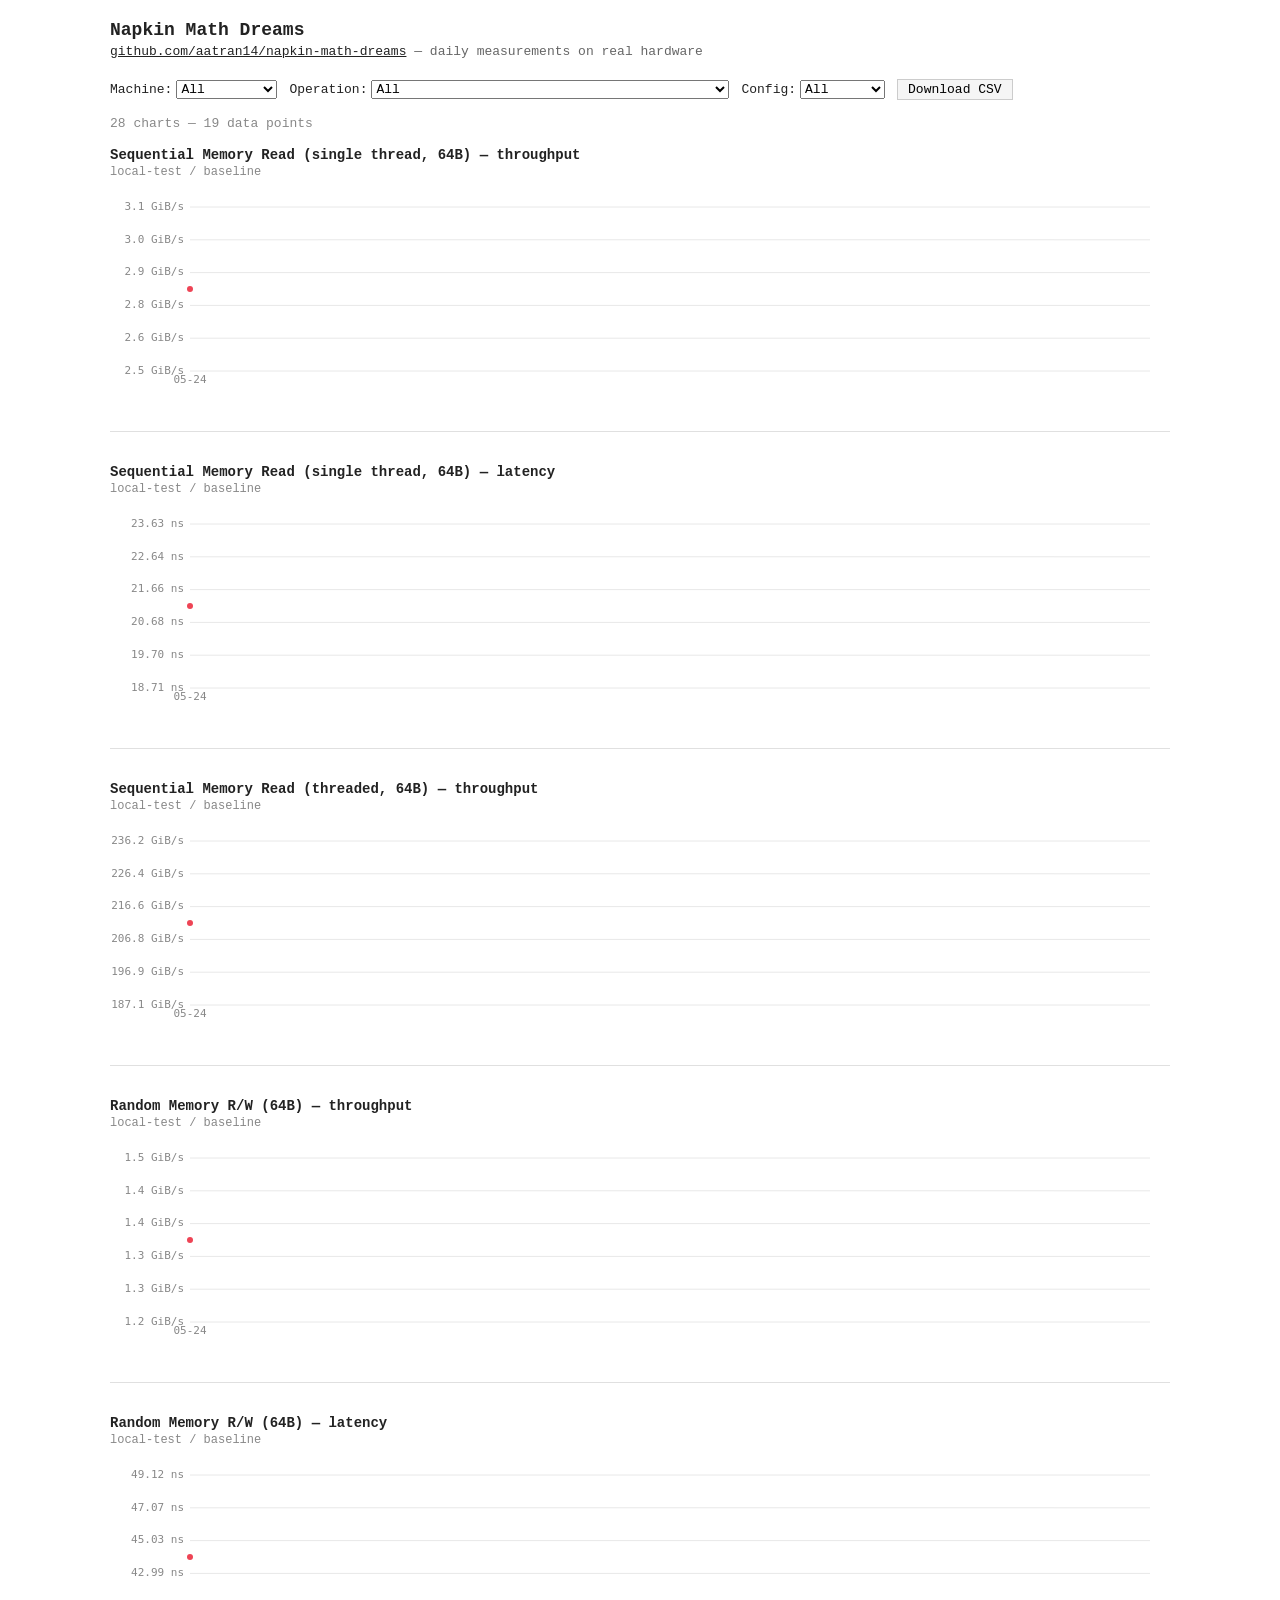
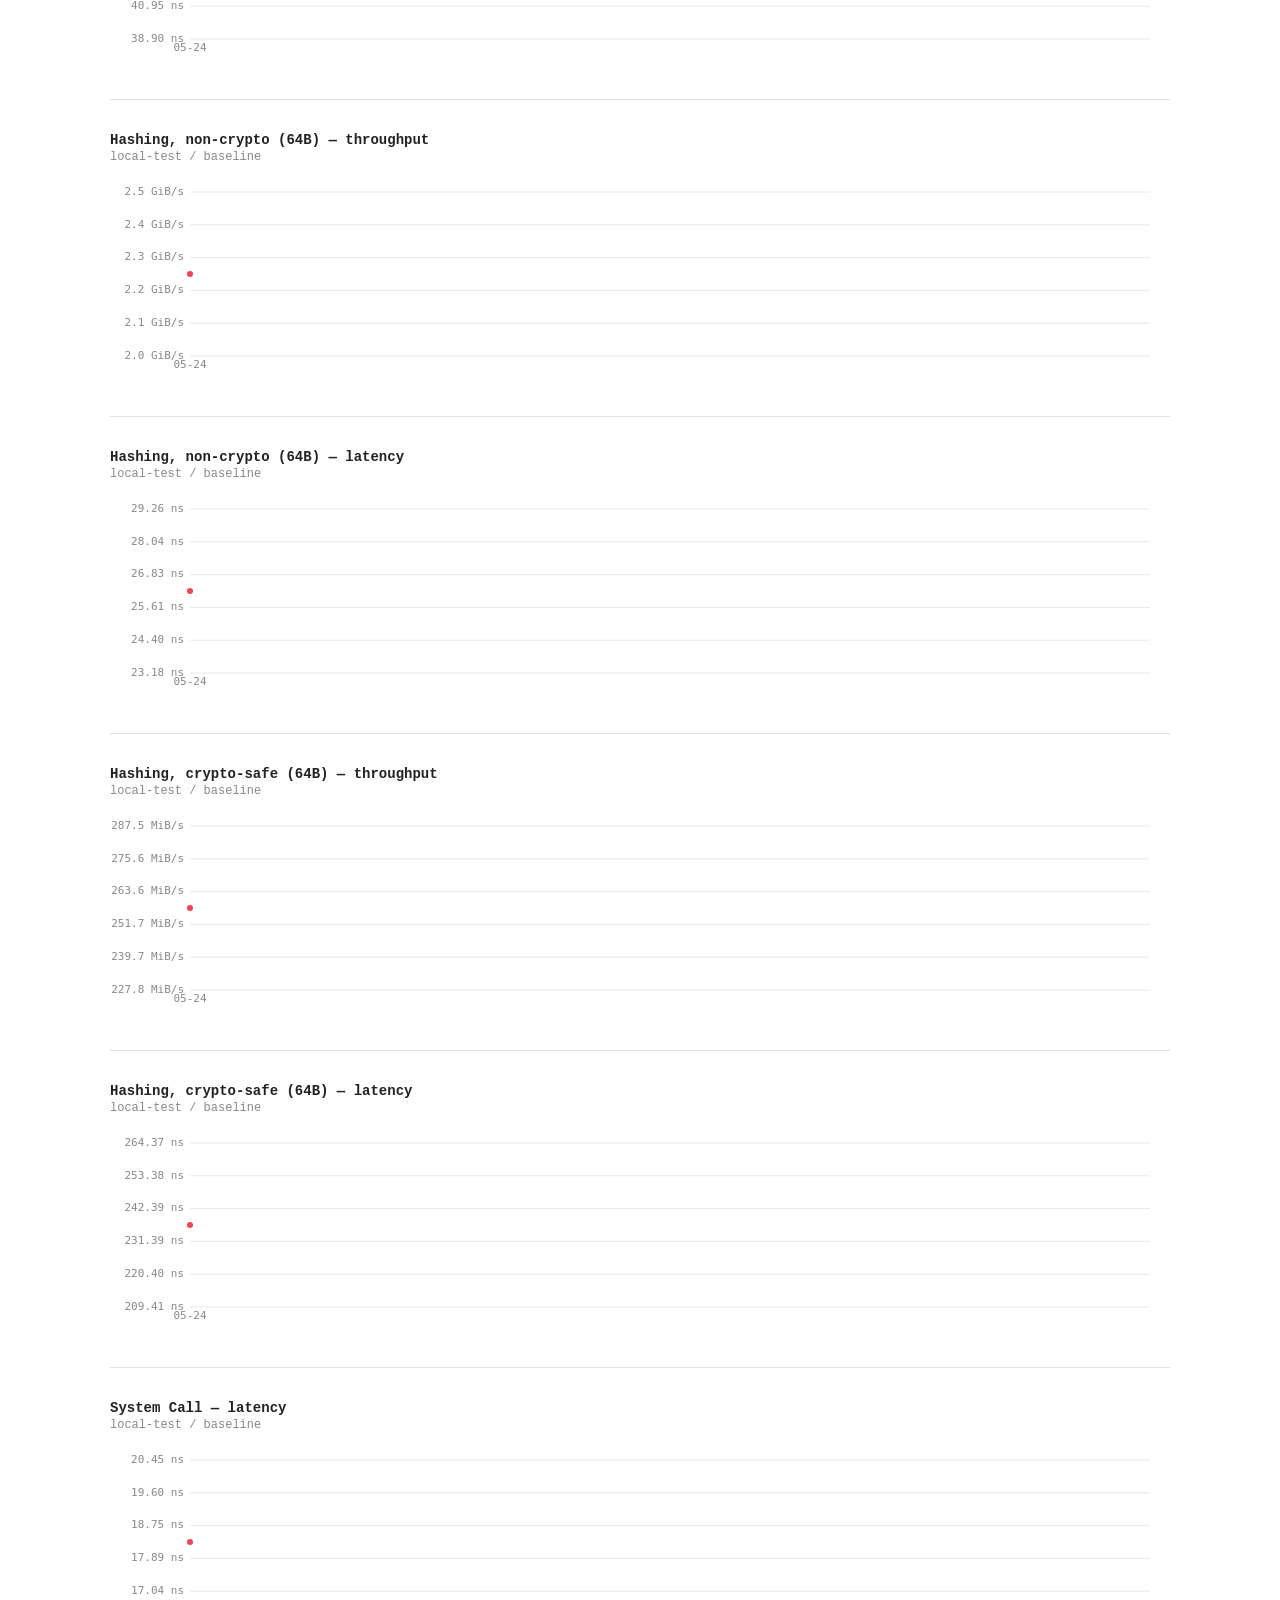
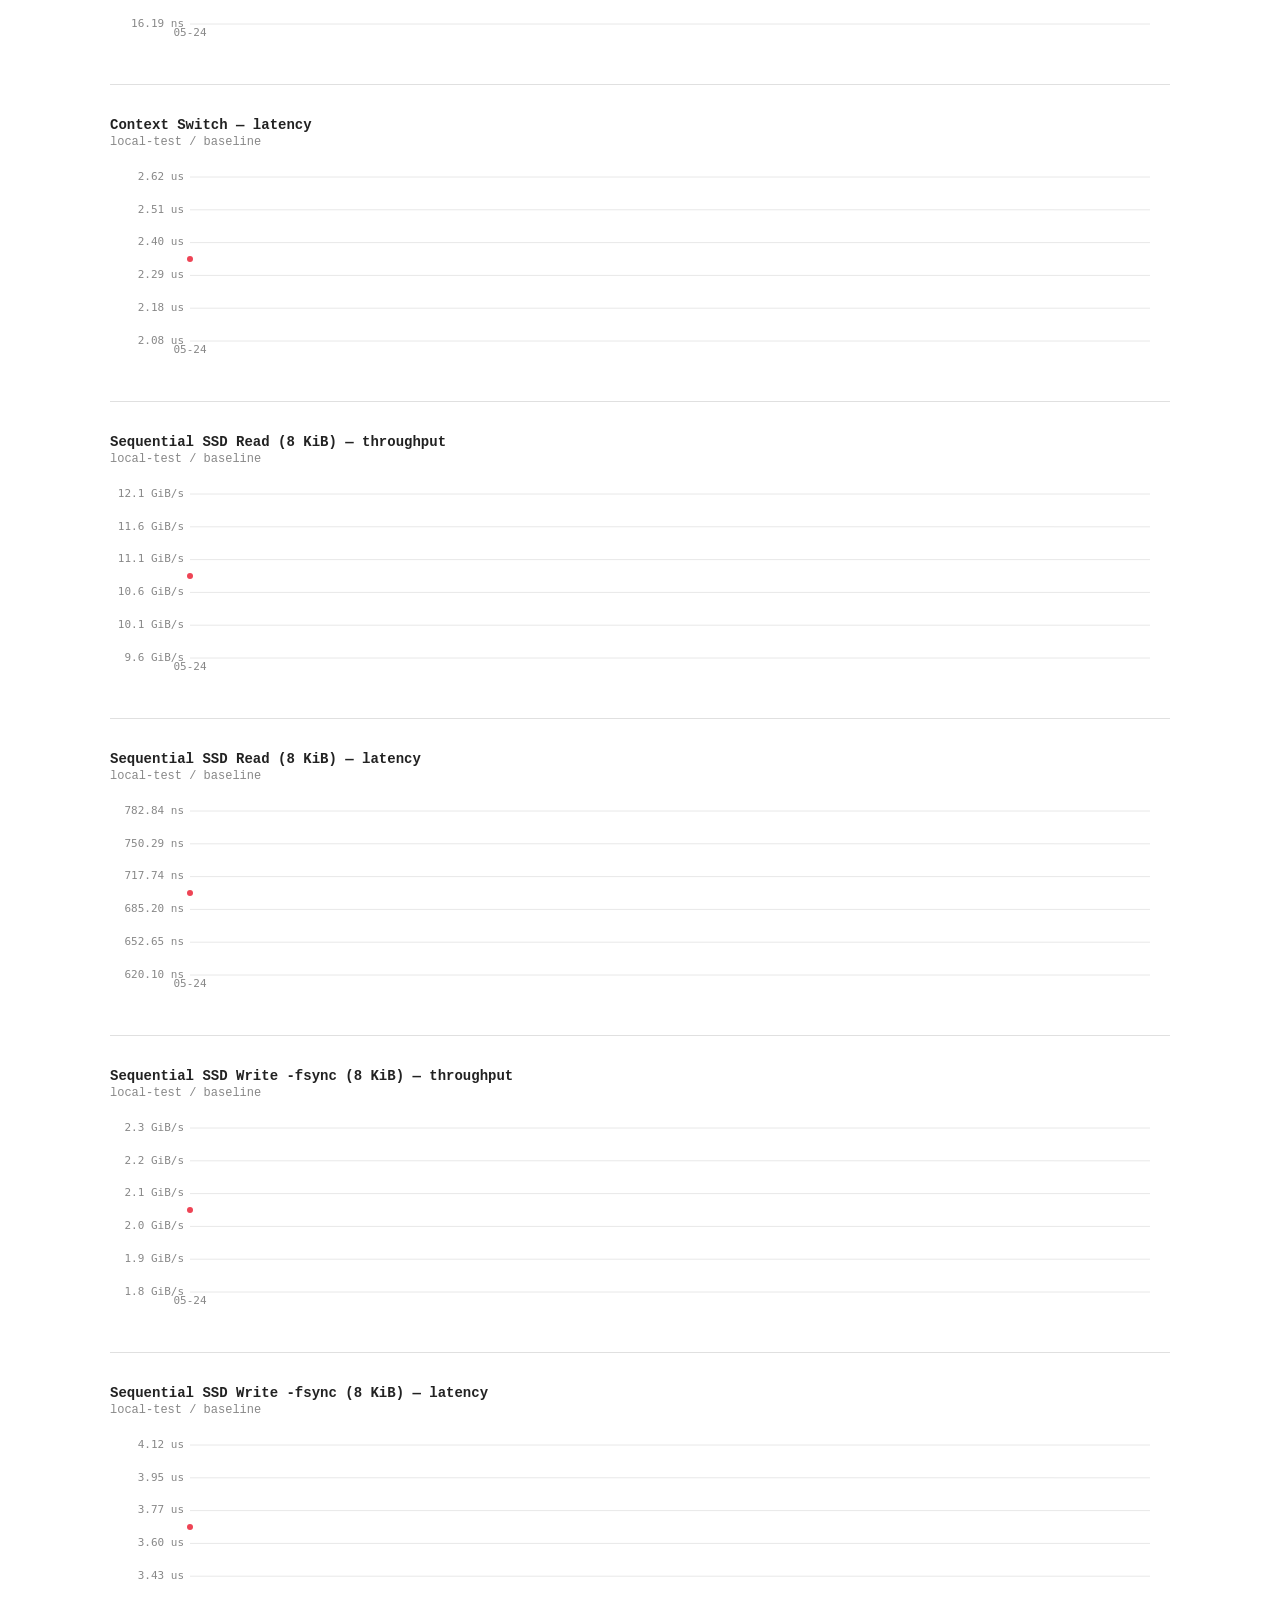
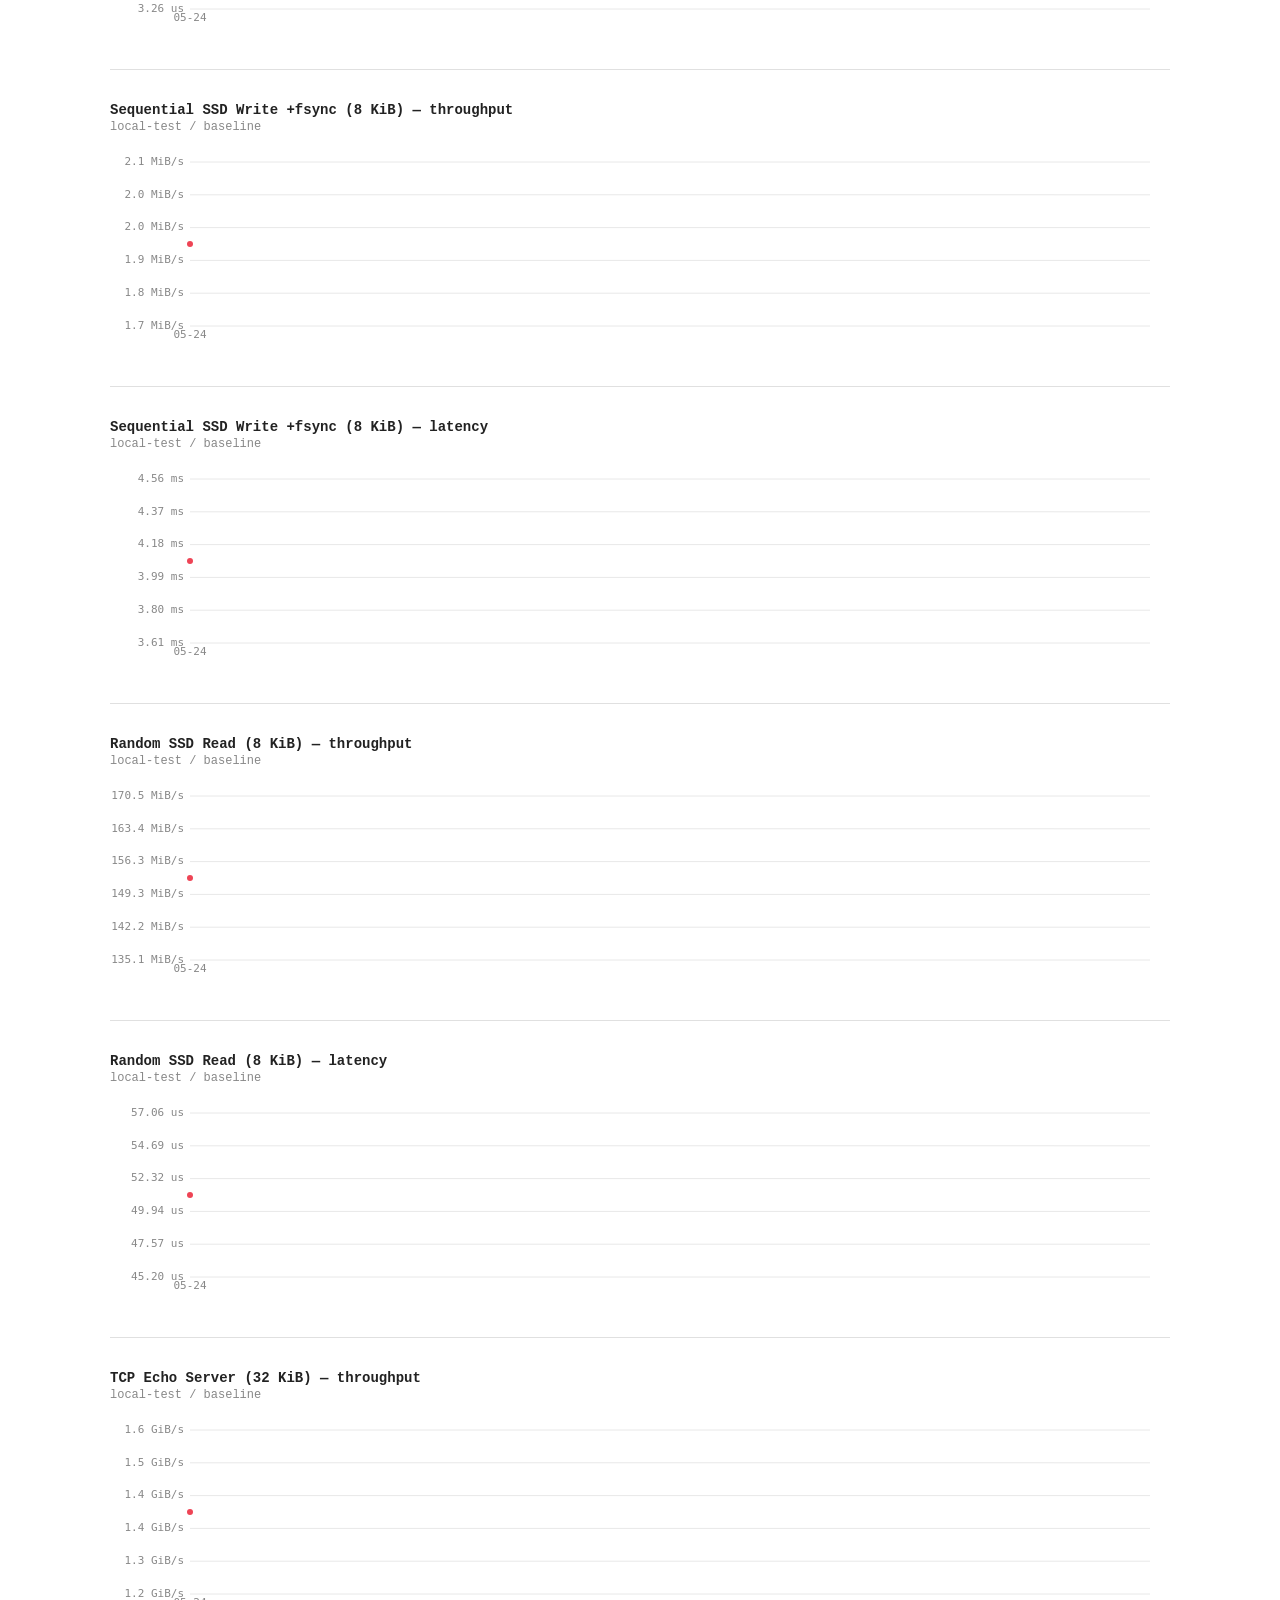
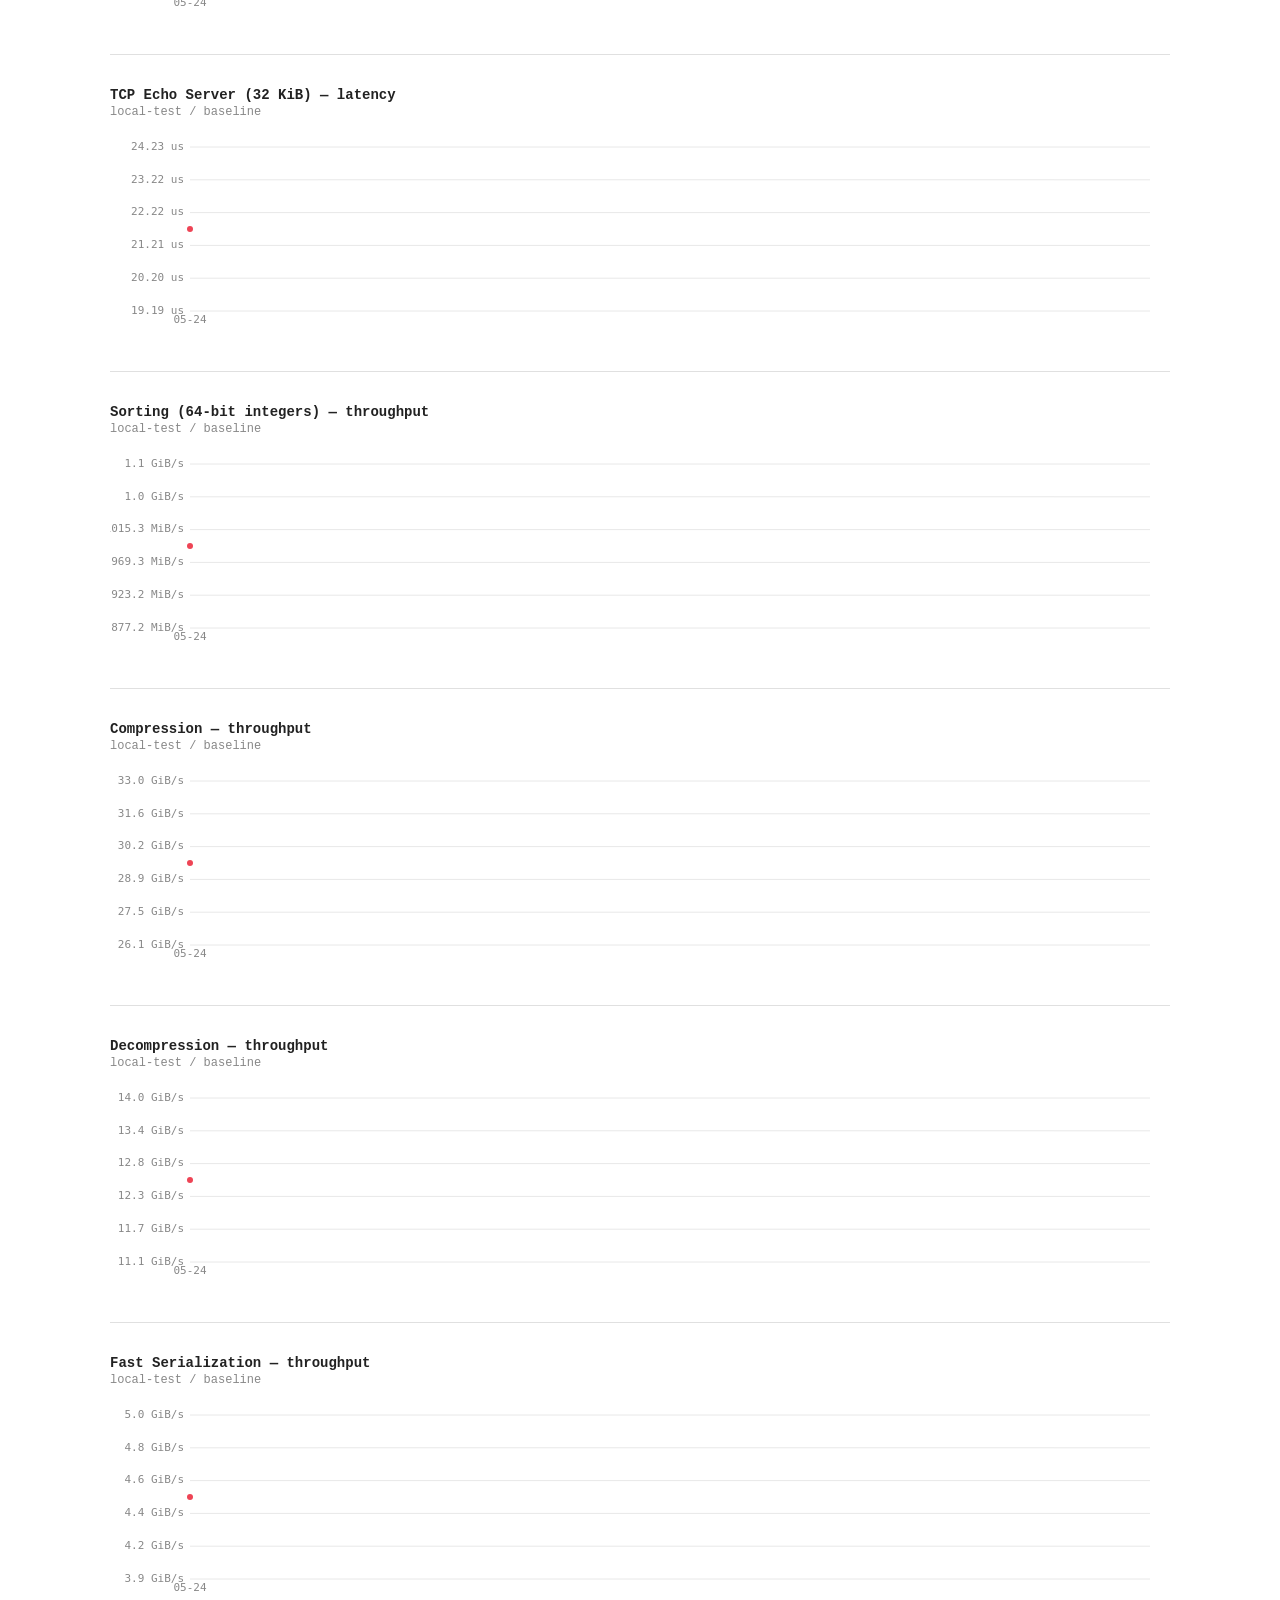
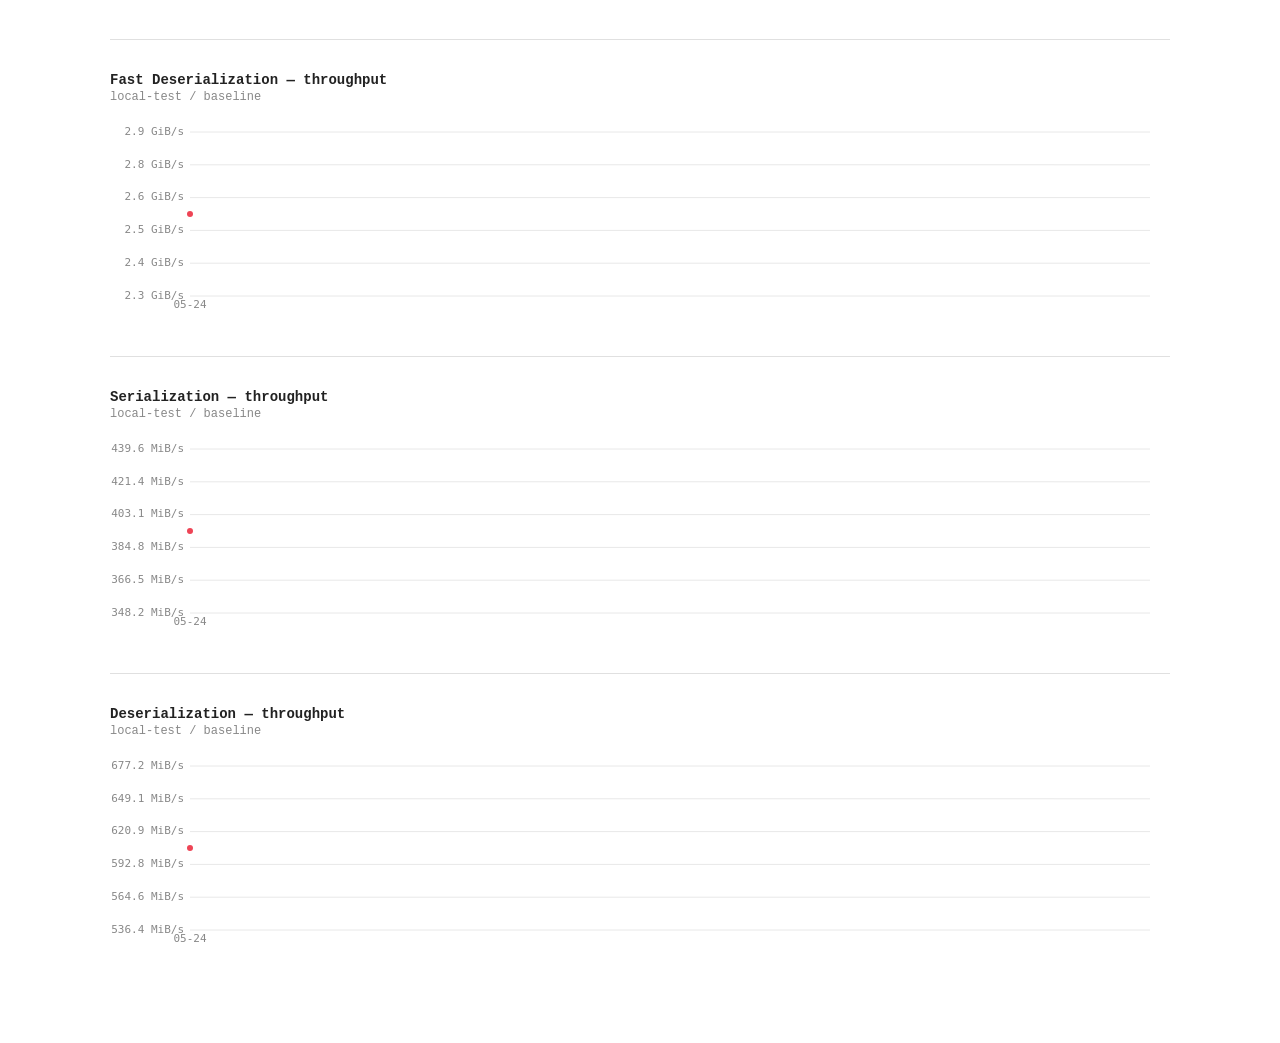
==== dashboard.html @ efc63349 "add benchmark suite, dashboard, and machine provisioning Full Rust benchmark suite (19 operations: m" ====
<!doctype html>
<html lang="en">
<head>
  <meta charset="utf-8">
  <meta name="viewport" content="width=device-width, initial-scale=1">
  <title>Napkin Math Dreams — Daily Benchmarks</title>
  <style>
    * { margin: 0; padding: 0; box-sizing: border-box; }
    body { font-family: monospace; background: #fff; color: #222; padding: 20px; max-width: 1100px; margin: 0 auto; }
    h1 { font-size: 18px; margin-bottom: 4px; }
    .subtitle { font-size: 13px; color: #666; margin-bottom: 20px; }
    .controls { margin-bottom: 16px; font-size: 13px; display: flex; flex-wrap: wrap; align-items: center; gap: 12px; }
    .controls label { display: inline-flex; align-items: center; gap: 4px; }
    .controls select { font-family: monospace; font-size: 13px; }
    .controls button { font-family: monospace; font-size: 13px; background: #f5f5f5; border: 1px solid #ccc; padding: 2px 10px; cursor: pointer; }
    .controls button:hover { background: #e8e8e8; }
    .chart-section { margin-bottom: 32px; border-bottom: 1px solid #e0e0e0; padding-bottom: 24px; }
    .chart-section:last-child { border-bottom: none; }
    .chart-title { font-size: 14px; font-weight: bold; margin-bottom: 2px; }
    .chart-meta { font-size: 12px; color: #888; margin-bottom: 8px; }
    canvas { display: block; }
    .tooltip { position: absolute; background: #fff; border: 1px solid #ccc; padding: 6px 10px; font-family: monospace; font-size: 12px; pointer-events: none; display: none; z-index: 10; box-shadow: 1px 1px 4px rgba(0,0,0,0.1); }
    #status { font-size: 13px; color: #888; margin-bottom: 16px; }
    a { color: #222; }
  </style>
</head>
<body>
  <h1>Napkin Math Dreams</h1>
  <p class="subtitle">
    <a href="https://github.com/aatran14/napkin-math-dreams">github.com/aatran14/napkin-math-dreams</a>
    &mdash; daily measurements on real hardware
  </p>

  <div class="controls">
    <label>Machine: <select id="machine-select"><option value="__all__">All</option></select></label>
    <label>Operation: <select id="operation-select"><option value="__all__">All</option></select></label>
    <label>Config: <select id="config-select"><option value="__all__">All</option></select></label>
    <button id="download-btn">Download CSV</button>
  </div>

  <p id="status">Loading...</p>
  <div id="charts"></div>
  <div class="tooltip" id="tooltip"></div>

  <script>
    var COLORS = ["#e45", "#28a", "#2a6", "#f80", "#a4e", "#0ac", "#c54", "#6a4"];
    var DPR = window.devicePixelRatio || 1;
    var CHART_W = 1060;
    var CHART_H = 220;
    var PAD = { top: 20, right: 20, bottom: 36, left: 80 };

    var OP_META = {
      seq_mem_read_single:  { label: "Sequential Memory Read (single thread, 64B)", metrics: ["throughput", "latency"] },
      seq_mem_read_threaded:{ label: "Sequential Memory Read (threaded, 64B)",       metrics: ["throughput"] },
      mem_random_rw:        { label: "Random Memory R/W (64B)",                      metrics: ["throughput", "latency"] },
      hash_non_crypto:      { label: "Hashing, non-crypto (64B)",                    metrics: ["throughput", "latency"] },
      hash_crypto:          { label: "Hashing, crypto-safe (64B)",                   metrics: ["throughput", "latency"] },
      syscall:              { label: "System Call",                                   metrics: ["latency"] },
      context_switch:       { label: "Context Switch",                               metrics: ["latency"] },
      ssd_read_seq:         { label: "Sequential SSD Read (8 KiB)",                  metrics: ["throughput", "latency"] },
      ssd_read_random:      { label: "Random SSD Read (8 KiB)",                      metrics: ["throughput", "latency"] },
      ssd_write_no_fsync:   { label: "Sequential SSD Write -fsync (8 KiB)",          metrics: ["throughput", "latency"] },
      ssd_write_fsync:      { label: "Sequential SSD Write +fsync (8 KiB)",          metrics: ["throughput", "latency"] },
      tcp_echo:             { label: "TCP Echo Server (32 KiB)",                     metrics: ["throughput", "latency"] },
      sort_64bit:           { label: "Sorting (64-bit integers)",                    metrics: ["throughput"] },
      compression:          { label: "Compression",                                  metrics: ["throughput"] },
      decompression:        { label: "Decompression",                                metrics: ["throughput"] },
      serialization_fast:   { label: "Fast Serialization",                           metrics: ["throughput"] },
      deserialization_fast: { label: "Fast Deserialization",                          metrics: ["throughput"] },
      serialization:        { label: "Serialization",                                metrics: ["throughput"] },
      deserialization:      { label: "Deserialization",                               metrics: ["throughput"] }
    };

    var state = { rows: [], operations: [], machines: [], configs: [] };
    var tooltip = document.getElementById("tooltip");

    document.getElementById("machine-select").addEventListener("change", render);
    document.getElementById("operation-select").addEventListener("change", render);
    document.getElementById("config-select").addEventListener("change", render);
    document.getElementById("download-btn").addEventListener("click", downloadCSV);

    load();

    function load() {
      document.getElementById("status").textContent = "Loading...";
      fetch("data/dead.csv", { cache: "no-store" })
        .then(function(r) { if (!r.ok) throw new Error(r.status); return r.text(); })
        .then(function(text) { parse(text); render(); })
        .catch(function(e) { document.getElementById("status").textContent = "Failed: " + e.message; });
    }

    function parse(text) {
      var lines = text.replace(/^\xEF\xBB\xBF/, "").split(/\r?\n/).filter(function(l) { return l.trim(); });
      var headers = lines[0].split(",");
      var rows = [];
      for (var i = 1; i < lines.length; i++) {
        var cells = lines[i].split(",");
        var row = {};
        for (var j = 0; j < headers.length; j++) row[headers[j].trim()] = (cells[j] || "").trim();
        rows.push(row);
      }
      state.rows = rows;

      var ops = {}, machines = {}, configs = {};
      for (var i = 0; i < rows.length; i++) {
        ops[rows[i].operation] = true;
        machines[rows[i].machine] = true;
        if (rows[i].config) configs[rows[i].config] = true;
      }
      state.operations = Object.keys(ops);
      state.machines = Object.keys(machines);
      state.configs = Object.keys(configs);

      populateSelect("machine-select", state.machines);
      populateSelect("config-select", state.configs);
      populateOperationSelect();
    }

    function populateSelect(id, values) {
      var sel = document.getElementById(id);
      sel.innerHTML = '<option value="__all__">All</option>';
      values.forEach(function(v) {
        var o = document.createElement("option");
        o.value = v; o.textContent = v;
        sel.appendChild(o);
      });
    }

    function populateOperationSelect() {
      var sel = document.getElementById("operation-select");
      sel.innerHTML = '<option value="__all__">All</option>';
      state.operations.forEach(function(op) {
        var o = document.createElement("option");
        o.value = op;
        o.textContent = OP_META[op] ? OP_META[op].label : op;
        sel.appendChild(o);
      });
    }

    function getFilteredRows() {
      var mf = document.getElementById("machine-select").value;
      var of_ = document.getElementById("operation-select").value;
      var cf = document.getElementById("config-select").value;
      return state.rows.filter(function(r) {
        if (mf !== "__all__" && r.machine !== mf) return false;
        if (of_ !== "__all__" && r.operation !== of_) return false;
        if (cf !== "__all__" && r.config !== cf) return false;
        return true;
      });
    }

    function downloadCSV() {
      var filtered = getFilteredRows();
      if (!filtered.length) return;
      var header = "date,machine,config,operation,latency_ns,throughput_bytes_s\n";
      var body = filtered.map(function(r) {
        return [r.date, r.machine, r.config || "", r.operation, r.latency_ns || "", r.throughput_bytes_s || ""].join(",");
      }).join("\n");
      var blob = new Blob([header + body], { type: "text/csv" });
      var a = document.createElement("a");
      a.href = URL.createObjectURL(blob);
      a.download = "napkin-math.csv";
      a.click();
      URL.revokeObjectURL(a.href);
    }

    function render() {
      var filtered = getFilteredRows();
      var opFilter = document.getElementById("operation-select").value;
      var container = document.getElementById("charts");
      container.innerHTML = "";

      var opsToShow = opFilter !== "__all__" ? [opFilter] : state.operations;
      var chartCount = 0;

      opsToShow.forEach(function(op) {
        var opRows = filtered.filter(function(r) { return r.operation === op; });
        if (!opRows.length) return;

        var meta = OP_META[op] || { label: op, metrics: guessMetrics(opRows) };

        var seriesKeys = {};
        opRows.forEach(function(r) {
          var key = r.config ? r.machine + " / " + r.config : r.machine;
          seriesKeys[key] = true;
        });
        var seriesList = Object.keys(seriesKeys);

        meta.metrics.forEach(function(metric) {
          var hasData = opRows.some(function(r) {
            var v = metric === "throughput" ? r.throughput_bytes_s : r.latency_ns;
            return v !== "" && v !== undefined;
          });
          if (!hasData) return;

          var section = document.createElement("div");
          section.className = "chart-section";

          var title = document.createElement("div");
          title.className = "chart-title";
          title.textContent = meta.label + " — " + metric;
          section.appendChild(title);

          var metaEl = document.createElement("div");
          metaEl.className = "chart-meta";
          metaEl.textContent = seriesList.join(", ");
          section.appendChild(metaEl);

          var canvas = document.createElement("canvas");
          canvas.width = CHART_W * DPR;
          canvas.height = CHART_H * DPR;
          canvas.style.width = CHART_W + "px";
          canvas.style.height = CHART_H + "px";
          section.appendChild(canvas);
          container.appendChild(section);

          drawChart(canvas, opRows, seriesList, metric);
          chartCount++;
        });
      });

      document.getElementById("status").textContent = chartCount + " charts — " + filtered.length + " data points";
    }

    function guessMetrics(opRows) {
      var metrics = [];
      if (opRows.some(function(r) { return r.latency_ns && r.latency_ns !== ""; })) metrics.push("latency");
      if (opRows.some(function(r) { return r.throughput_bytes_s && r.throughput_bytes_s !== ""; })) metrics.push("throughput");
      return metrics.length ? metrics : ["throughput"];
    }

    function drawChart(canvas, opRows, seriesList, metric) {
      var ctx = canvas.getContext("2d");
      ctx.scale(DPR, DPR);

      var plotW = CHART_W - PAD.left - PAD.right;
      var plotH = CHART_H - PAD.top - PAD.bottom;

      var seriesData = [];
      var allValues = [];
      var allDates = [];
      seriesList.forEach(function(key, ki) {
        var pts = opRows
          .filter(function(r) {
            var k = r.config ? r.machine + " / " + r.config : r.machine;
            return k === key;
          })
          .map(function(r) {
            var v = metric === "throughput" ? parseFloat(r.throughput_bytes_s) : parseFloat(r.latency_ns);
            return { date: r.date, value: v };
          })
          .filter(function(p) { return isFinite(p.value); })
          .sort(function(a, b) { return a.date < b.date ? -1 : 1; });
        seriesData.push({ key: key, points: pts, color: COLORS[ki % COLORS.length] });
        pts.forEach(function(p) { allValues.push(p.value); allDates.push(p.date); });
      });

      if (!allValues.length) return;

      allDates = Array.from(new Set(allDates)).sort();
      var vMin = Math.min.apply(null, allValues);
      var vMax = Math.max.apply(null, allValues);
      if (vMin === vMax) { vMin *= 0.9; vMax *= 1.1; }
      var vPad = (vMax - vMin) * 0.08;
      vMin -= vPad; vMax += vPad;
      if (vMin < 0) vMin = 0;

      var dateToX = function(d) {
        var i = allDates.indexOf(d);
        return PAD.left + (i / Math.max(1, allDates.length - 1)) * plotW;
      };
      var valToY = function(v) {
        return PAD.top + plotH - ((v - vMin) / (vMax - vMin)) * plotH;
      };

      ctx.strokeStyle = "#e8e8e8";
      ctx.lineWidth = 1;
      var nTicks = 5;
      for (var i = 0; i <= nTicks; i++) {
        var y = PAD.top + (i / nTicks) * plotH;
        ctx.beginPath(); ctx.moveTo(PAD.left, y); ctx.lineTo(PAD.left + plotW, y); ctx.stroke();
      }

      ctx.fillStyle = "#888";
      ctx.font = "11px monospace";
      ctx.textAlign = "right";
      ctx.textBaseline = "middle";
      for (var i = 0; i <= nTicks; i++) {
        var v = vMax - (i / nTicks) * (vMax - vMin);
        var y = PAD.top + (i / nTicks) * plotH;
        ctx.fillText(formatValue(v, metric), PAD.left - 6, y);
      }

      ctx.textAlign = "center";
      ctx.textBaseline = "top";
      var step = Math.max(1, Math.floor(allDates.length / 8));
      for (var i = 0; i < allDates.length; i += step) {
        var x = dateToX(allDates[i]);
        ctx.fillText(allDates[i].slice(5), x, PAD.top + plotH + 4);
      }

      seriesData.forEach(function(s) {
        if (s.points.length < 2) {
          ctx.fillStyle = s.color;
          s.points.forEach(function(p) {
            var x = dateToX(p.date), y = valToY(p.value);
            ctx.beginPath(); ctx.arc(x, y, 3, 0, Math.PI * 2); ctx.fill();
          });
          return;
        }
        ctx.strokeStyle = s.color;
        ctx.lineWidth = 1.5;
        ctx.beginPath();
        s.points.forEach(function(p, i) {
          var x = dateToX(p.date), y = valToY(p.value);
          if (i === 0) ctx.moveTo(x, y); else ctx.lineTo(x, y);
        });
        ctx.stroke();

        ctx.fillStyle = s.color;
        s.points.forEach(function(p) {
          var x = dateToX(p.date), y = valToY(p.value);
          ctx.beginPath(); ctx.arc(x, y, 2.5, 0, Math.PI * 2); ctx.fill();
        });
      });

      if (seriesData.length > 1) {
        ctx.textAlign = "left";
        ctx.textBaseline = "top";
        ctx.font = "11px monospace";
        seriesData.forEach(function(s, i) {
          var lx = PAD.left + 8, ly = PAD.top + 4 + i * 14;
          ctx.fillStyle = s.color;
          ctx.fillRect(lx, ly + 2, 10, 10);
          ctx.fillStyle = "#444";
          ctx.fillText(s.key, lx + 14, ly);
        });
      }

      canvas.addEventListener("mousemove", function(e) {
        var rect = canvas.getBoundingClientRect();
        var mx = e.clientX - rect.left;
        var my = e.clientY - rect.top;
        var best = null, bestDist = 20;
        seriesData.forEach(function(s) {
          s.points.forEach(function(p) {
            var x = dateToX(p.date), y = valToY(p.value);
            var d = Math.sqrt((mx - x) * (mx - x) + (my - y) * (my - y));
            if (d < bestDist) { bestDist = d; best = { x: x, y: y, date: p.date, value: p.value, key: s.key, color: s.color }; }
          });
        });
        if (best) {
          tooltip.style.display = "block";
          tooltip.style.left = (rect.left + best.x + 12 + window.scrollX) + "px";
          tooltip.style.top = (rect.top + best.y - 10 + window.scrollY) + "px";
          tooltip.innerHTML = best.date + "<br>" + best.key + "<br><b>" + formatValue(best.value, metric) + "</b>";
        } else {
          tooltip.style.display = "none";
        }
      });
      canvas.addEventListener("mouseleave", function() { tooltip.style.display = "none"; });
    }

    function formatValue(v, metric) {
      if (metric === "throughput") {
        if (v >= 1073741824) return (v / 1073741824).toFixed(1) + " GiB/s";
        if (v >= 1048576) return (v / 1048576).toFixed(1) + " MiB/s";
        if (v >= 1024) return (v / 1024).toFixed(1) + " KiB/s";
        return v.toFixed(0) + " B/s";
      } else {
        if (v >= 1000000000) return (v / 1000000000).toFixed(2) + " s";
        if (v >= 1000000) return (v / 1000000).toFixed(2) + " ms";
        if (v >= 1000) return (v / 1000).toFixed(2) + " us";
        return v.toFixed(2) + " ns";
      }
    }
  </script>
</body>
</html>
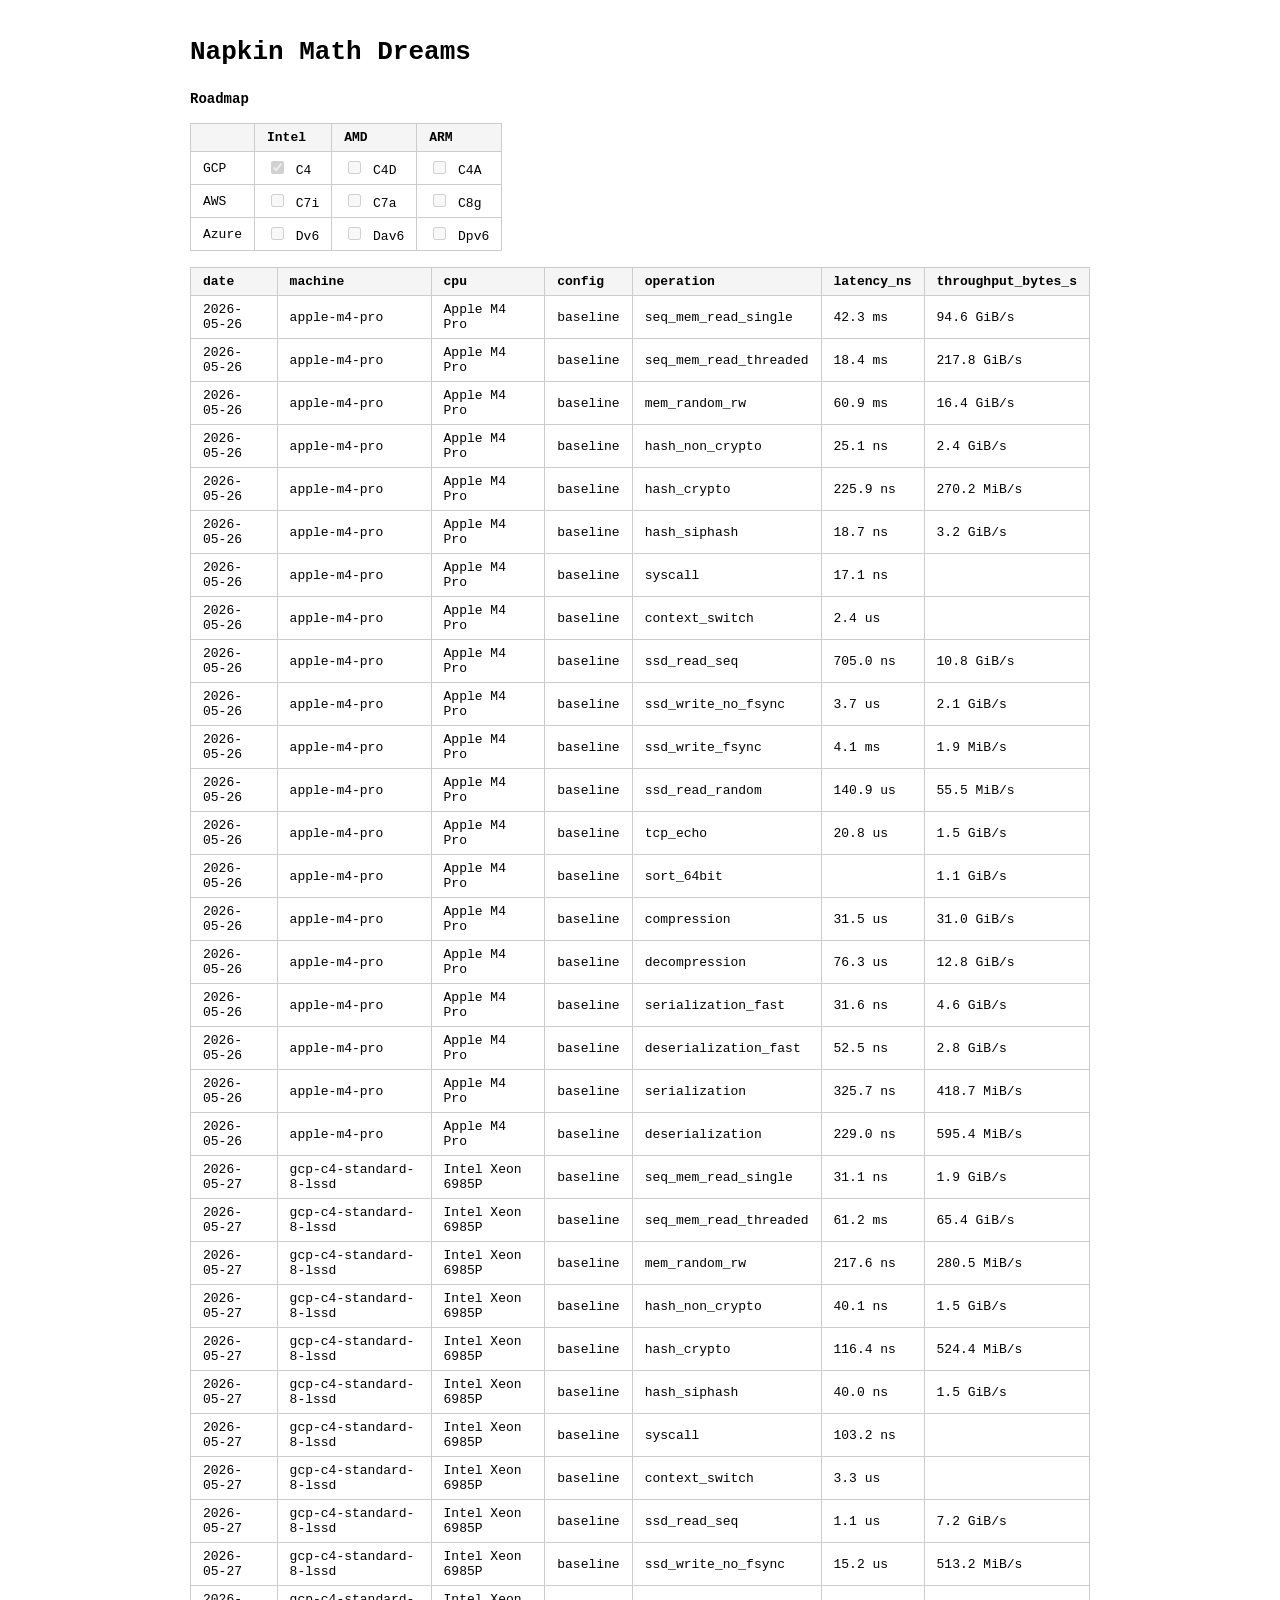
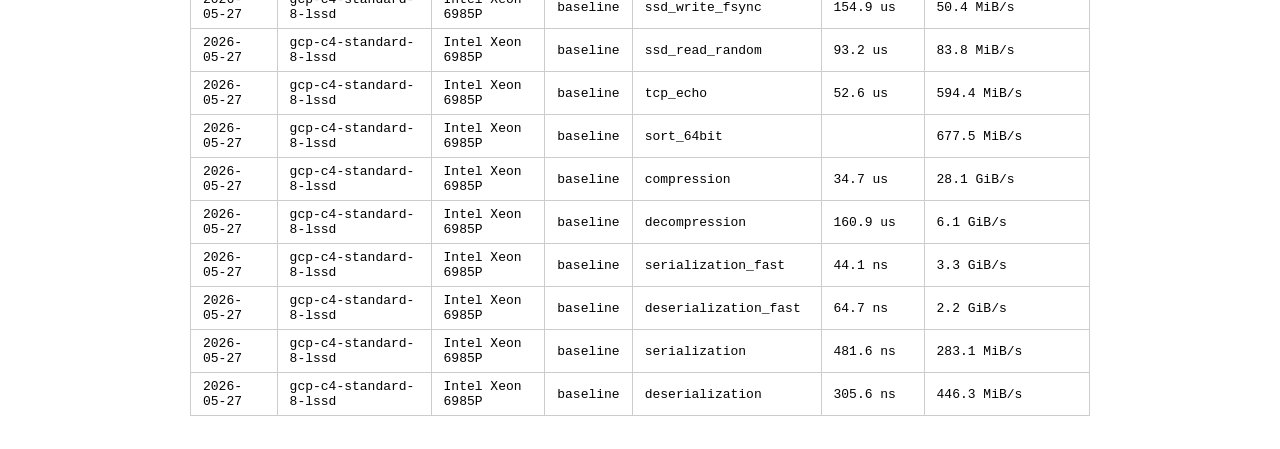
==== commit 51db702d: "add: benhchmark fleet to support GCP intenl, amd, and arm daily" ====
--- a/dashboard.html
+++ b/dashboard.html
@@ -2,378 +2,29 @@
 <html lang="en">
 <head>
   <meta charset="utf-8">
-  <meta name="viewport" content="width=device-width, initial-scale=1">
-  <title>Napkin Math Dreams — Daily Benchmarks</title>
+  <title>Napkin Math Dreams</title>
   <style>
-    * { margin: 0; padding: 0; box-sizing: border-box; }
-    body { font-family: monospace; background: #fff; color: #222; padding: 20px; max-width: 1100px; margin: 0 auto; }
-    h1 { font-size: 18px; margin-bottom: 4px; }
-    .subtitle { font-size: 13px; color: #666; margin-bottom: 20px; }
-    .controls { margin-bottom: 16px; font-size: 13px; display: flex; flex-wrap: wrap; align-items: center; gap: 12px; }
-    .controls label { display: inline-flex; align-items: center; gap: 4px; }
-    .controls select { font-family: monospace; font-size: 13px; }
-    .controls button { font-family: monospace; font-size: 13px; background: #f5f5f5; border: 1px solid #ccc; padding: 2px 10px; cursor: pointer; }
-    .controls button:hover { background: #e8e8e8; }
-    .chart-section { margin-bottom: 32px; border-bottom: 1px solid #e0e0e0; padding-bottom: 24px; }
-    .chart-section:last-child { border-bottom: none; }
-    .chart-title { font-size: 14px; font-weight: bold; margin-bottom: 2px; }
-    .chart-meta { font-size: 12px; color: #888; margin-bottom: 8px; }
-    canvas { display: block; }
-    .tooltip { position: absolute; background: #fff; border: 1px solid #ccc; padding: 6px 10px; font-family: monospace; font-size: 12px; pointer-events: none; display: none; z-index: 10; box-shadow: 1px 1px 4px rgba(0,0,0,0.1); }
-    #status { font-size: 13px; color: #888; margin-bottom: 16px; }
-    a { color: #222; }
+    body { font-family: monospace; max-width: 900px; margin: 0 auto; padding: 20px; }
+    h2 { font-size: 14px; margin: 24px 0 4px; }
+    canvas { display: block; margin-bottom: 8px; }
+    table { border-collapse: collapse; margin: 16px 0; }
+    th, td { border: 1px solid #ccc; padding: 6px 12px; text-align: left; }
+    th { background: #f5f5f5; }
+    td input { margin-right: 4px; }
   </style>
 </head>
 <body>
   <h1>Napkin Math Dreams</h1>
-  <p class="subtitle">
-    <a href="https://github.com/aatran14/napkin-math-dreams">github.com/aatran14/napkin-math-dreams</a>
-    &mdash; daily measurements on real hardware
-  </p>
 
-  <div class="controls">
-    <label>Machine: <select id="machine-select"><option value="__all__">All</option></select></label>
-    <label>Operation: <select id="operation-select"><option value="__all__">All</option></select></label>
-    <label>Config: <select id="config-select"><option value="__all__">All</option></select></label>
-    <button id="download-btn">Download CSV</button>
-  </div>
+  <h2>Roadmap</h2>
+  <table>
+    <tr><th></th><th>Intel</th><th>AMD</th><th>ARM</th></tr>
+    <tr><td>GCP</td><td><input type="checkbox" checked disabled> C4</td><td><input type="checkbox" disabled> C4D</td><td><input type="checkbox" disabled> C4A</td></tr>
+    <tr><td>AWS</td><td><input type="checkbox" disabled> C7i</td><td><input type="checkbox" disabled> C7a</td><td><input type="checkbox" disabled> C8g</td></tr>
+    <tr><td>Azure</td><td><input type="checkbox" disabled> Dv6</td><td><input type="checkbox" disabled> Dav6</td><td><input type="checkbox" disabled> Dpv6</td></tr>
+  </table>
 
-  <p id="status">Loading...</p>
   <div id="charts"></div>
-  <div class="tooltip" id="tooltip"></div>
-
-  <script>
-    var COLORS = ["#e45", "#28a", "#2a6", "#f80", "#a4e", "#0ac", "#c54", "#6a4"];
-    var DPR = window.devicePixelRatio || 1;
-    var CHART_W = 1060;
-    var CHART_H = 220;
-    var PAD = { top: 20, right: 20, bottom: 36, left: 80 };
-
-    var OP_META = {
-      seq_mem_read_single:  { label: "Sequential Memory Read (single thread, 64B)", metrics: ["throughput", "latency"] },
-      seq_mem_read_threaded:{ label: "Sequential Memory Read (threaded, 64B)",       metrics: ["throughput"] },
-      mem_random_rw:        { label: "Random Memory R/W (64B)",                      metrics: ["throughput", "latency"] },
-      hash_non_crypto:      { label: "Hashing, non-crypto (64B)",                    metrics: ["throughput", "latency"] },
-      hash_crypto:          { label: "Hashing, crypto-safe (64B)",                   metrics: ["throughput", "latency"] },
-      syscall:              { label: "System Call",                                   metrics: ["latency"] },
-      context_switch:       { label: "Context Switch",                               metrics: ["latency"] },
-      ssd_read_seq:         { label: "Sequential SSD Read (8 KiB)",                  metrics: ["throughput", "latency"] },
-      ssd_read_random:      { label: "Random SSD Read (8 KiB)",                      metrics: ["throughput", "latency"] },
-      ssd_write_no_fsync:   { label: "Sequential SSD Write -fsync (8 KiB)",          metrics: ["throughput", "latency"] },
-      ssd_write_fsync:      { label: "Sequential SSD Write +fsync (8 KiB)",          metrics: ["throughput", "latency"] },
-      tcp_echo:             { label: "TCP Echo Server (32 KiB)",                     metrics: ["throughput", "latency"] },
-      sort_64bit:           { label: "Sorting (64-bit integers)",                    metrics: ["throughput"] },
-      compression:          { label: "Compression",                                  metrics: ["throughput"] },
-      decompression:        { label: "Decompression",                                metrics: ["throughput"] },
-      serialization_fast:   { label: "Fast Serialization",                           metrics: ["throughput"] },
-      deserialization_fast: { label: "Fast Deserialization",                          metrics: ["throughput"] },
-      serialization:        { label: "Serialization",                                metrics: ["throughput"] },
-      deserialization:      { label: "Deserialization",                               metrics: ["throughput"] }
-    };
-
-    var state = { rows: [], operations: [], machines: [], configs: [] };
-    var tooltip = document.getElementById("tooltip");
-
-    document.getElementById("machine-select").addEventListener("change", render);
-    document.getElementById("operation-select").addEventListener("change", render);
-    document.getElementById("config-select").addEventListener("change", render);
-    document.getElementById("download-btn").addEventListener("click", downloadCSV);
-
-    load();
-
-    function load() {
-      document.getElementById("status").textContent = "Loading...";
-      fetch("data/dead.csv", { cache: "no-store" })
-        .then(function(r) { if (!r.ok) throw new Error(r.status); return r.text(); })
-        .then(function(text) { parse(text); render(); })
-        .catch(function(e) { document.getElementById("status").textContent = "Failed: " + e.message; });
-    }
-
-    function parse(text) {
-      var lines = text.replace(/^\xEF\xBB\xBF/, "").split(/\r?\n/).filter(function(l) { return l.trim(); });
-      var headers = lines[0].split(",");
-      var rows = [];
-      for (var i = 1; i < lines.length; i++) {
-        var cells = lines[i].split(",");
-        var row = {};
-        for (var j = 0; j < headers.length; j++) row[headers[j].trim()] = (cells[j] || "").trim();
-        rows.push(row);
-      }
-      state.rows = rows;
-
-      var ops = {}, machines = {}, configs = {};
-      for (var i = 0; i < rows.length; i++) {
-        ops[rows[i].operation] = true;
-        machines[rows[i].machine] = true;
-        if (rows[i].config) configs[rows[i].config] = true;
-      }
-      state.operations = Object.keys(ops);
-      state.machines = Object.keys(machines);
-      state.configs = Object.keys(configs);
-
-      populateSelect("machine-select", state.machines);
-      populateSelect("config-select", state.configs);
-      populateOperationSelect();
-    }
-
-    function populateSelect(id, values) {
-      var sel = document.getElementById(id);
-      sel.innerHTML = '<option value="__all__">All</option>';
-      values.forEach(function(v) {
-        var o = document.createElement("option");
-        o.value = v; o.textContent = v;
-        sel.appendChild(o);
-      });
-    }
-
-    function populateOperationSelect() {
-      var sel = document.getElementById("operation-select");
-      sel.innerHTML = '<option value="__all__">All</option>';
-      state.operations.forEach(function(op) {
-        var o = document.createElement("option");
-        o.value = op;
-        o.textContent = OP_META[op] ? OP_META[op].label : op;
-        sel.appendChild(o);
-      });
-    }
-
-    function getFilteredRows() {
-      var mf = document.getElementById("machine-select").value;
-      var of_ = document.getElementById("operation-select").value;
-      var cf = document.getElementById("config-select").value;
-      return state.rows.filter(function(r) {
-        if (mf !== "__all__" && r.machine !== mf) return false;
-        if (of_ !== "__all__" && r.operation !== of_) return false;
-        if (cf !== "__all__" && r.config !== cf) return false;
-        return true;
-      });
-    }
-
-    function downloadCSV() {
-      var filtered = getFilteredRows();
-      if (!filtered.length) return;
-      var header = "date,machine,config,operation,latency_ns,throughput_bytes_s\n";
-      var body = filtered.map(function(r) {
-        return [r.date, r.machine, r.config || "", r.operation, r.latency_ns || "", r.throughput_bytes_s || ""].join(",");
-      }).join("\n");
-      var blob = new Blob([header + body], { type: "text/csv" });
-      var a = document.createElement("a");
-      a.href = URL.createObjectURL(blob);
-      a.download = "napkin-math.csv";
-      a.click();
-      URL.revokeObjectURL(a.href);
-    }
-
-    function render() {
-      var filtered = getFilteredRows();
-      var opFilter = document.getElementById("operation-select").value;
-      var container = document.getElementById("charts");
-      container.innerHTML = "";
-
-      var opsToShow = opFilter !== "__all__" ? [opFilter] : state.operations;
-      var chartCount = 0;
-
-      opsToShow.forEach(function(op) {
-        var opRows = filtered.filter(function(r) { return r.operation === op; });
-        if (!opRows.length) return;
-
-        var meta = OP_META[op] || { label: op, metrics: guessMetrics(opRows) };
-
-        var seriesKeys = {};
-        opRows.forEach(function(r) {
-          var key = r.config ? r.machine + " / " + r.config : r.machine;
-          seriesKeys[key] = true;
-        });
-        var seriesList = Object.keys(seriesKeys);
-
-        meta.metrics.forEach(function(metric) {
-          var hasData = opRows.some(function(r) {
-            var v = metric === "throughput" ? r.throughput_bytes_s : r.latency_ns;
-            return v !== "" && v !== undefined;
-          });
-          if (!hasData) return;
-
-          var section = document.createElement("div");
-          section.className = "chart-section";
-
-          var title = document.createElement("div");
-          title.className = "chart-title";
-          title.textContent = meta.label + " — " + metric;
-          section.appendChild(title);
-
-          var metaEl = document.createElement("div");
-          metaEl.className = "chart-meta";
-          metaEl.textContent = seriesList.join(", ");
-          section.appendChild(metaEl);
-
-          var canvas = document.createElement("canvas");
-          canvas.width = CHART_W * DPR;
-          canvas.height = CHART_H * DPR;
-          canvas.style.width = CHART_W + "px";
-          canvas.style.height = CHART_H + "px";
-          section.appendChild(canvas);
-          container.appendChild(section);
-
-          drawChart(canvas, opRows, seriesList, metric);
-          chartCount++;
-        });
-      });
-
-      document.getElementById("status").textContent = chartCount + " charts — " + filtered.length + " data points";
-    }
-
-    function guessMetrics(opRows) {
-      var metrics = [];
-      if (opRows.some(function(r) { return r.latency_ns && r.latency_ns !== ""; })) metrics.push("latency");
-      if (opRows.some(function(r) { return r.throughput_bytes_s && r.throughput_bytes_s !== ""; })) metrics.push("throughput");
-      return metrics.length ? metrics : ["throughput"];
-    }
-
-    function drawChart(canvas, opRows, seriesList, metric) {
-      var ctx = canvas.getContext("2d");
-      ctx.scale(DPR, DPR);
-
-      var plotW = CHART_W - PAD.left - PAD.right;
-      var plotH = CHART_H - PAD.top - PAD.bottom;
-
-      var seriesData = [];
-      var allValues = [];
-      var allDates = [];
-      seriesList.forEach(function(key, ki) {
-        var pts = opRows
-          .filter(function(r) {
-            var k = r.config ? r.machine + " / " + r.config : r.machine;
-            return k === key;
-          })
-          .map(function(r) {
-            var v = metric === "throughput" ? parseFloat(r.throughput_bytes_s) : parseFloat(r.latency_ns);
-            return { date: r.date, value: v };
-          })
-          .filter(function(p) { return isFinite(p.value); })
-          .sort(function(a, b) { return a.date < b.date ? -1 : 1; });
-        seriesData.push({ key: key, points: pts, color: COLORS[ki % COLORS.length] });
-        pts.forEach(function(p) { allValues.push(p.value); allDates.push(p.date); });
-      });
-
-      if (!allValues.length) return;
-
-      allDates = Array.from(new Set(allDates)).sort();
-      var vMin = Math.min.apply(null, allValues);
-      var vMax = Math.max.apply(null, allValues);
-      if (vMin === vMax) { vMin *= 0.9; vMax *= 1.1; }
-      var vPad = (vMax - vMin) * 0.08;
-      vMin -= vPad; vMax += vPad;
-      if (vMin < 0) vMin = 0;
-
-      var dateToX = function(d) {
-        var i = allDates.indexOf(d);
-        return PAD.left + (i / Math.max(1, allDates.length - 1)) * plotW;
-      };
-      var valToY = function(v) {
-        return PAD.top + plotH - ((v - vMin) / (vMax - vMin)) * plotH;
-      };
-
-      ctx.strokeStyle = "#e8e8e8";
-      ctx.lineWidth = 1;
-      var nTicks = 5;
-      for (var i = 0; i <= nTicks; i++) {
-        var y = PAD.top + (i / nTicks) * plotH;
-        ctx.beginPath(); ctx.moveTo(PAD.left, y); ctx.lineTo(PAD.left + plotW, y); ctx.stroke();
-      }
-
-      ctx.fillStyle = "#888";
-      ctx.font = "11px monospace";
-      ctx.textAlign = "right";
-      ctx.textBaseline = "middle";
-      for (var i = 0; i <= nTicks; i++) {
-        var v = vMax - (i / nTicks) * (vMax - vMin);
-        var y = PAD.top + (i / nTicks) * plotH;
-        ctx.fillText(formatValue(v, metric), PAD.left - 6, y);
-      }
-
-      ctx.textAlign = "center";
-      ctx.textBaseline = "top";
-      var step = Math.max(1, Math.floor(allDates.length / 8));
-      for (var i = 0; i < allDates.length; i += step) {
-        var x = dateToX(allDates[i]);
-        ctx.fillText(allDates[i].slice(5), x, PAD.top + plotH + 4);
-      }
-
-      seriesData.forEach(function(s) {
-        if (s.points.length < 2) {
-          ctx.fillStyle = s.color;
-          s.points.forEach(function(p) {
-            var x = dateToX(p.date), y = valToY(p.value);
-            ctx.beginPath(); ctx.arc(x, y, 3, 0, Math.PI * 2); ctx.fill();
-          });
-          return;
-        }
-        ctx.strokeStyle = s.color;
-        ctx.lineWidth = 1.5;
-        ctx.beginPath();
-        s.points.forEach(function(p, i) {
-          var x = dateToX(p.date), y = valToY(p.value);
-          if (i === 0) ctx.moveTo(x, y); else ctx.lineTo(x, y);
-        });
-        ctx.stroke();
-
-        ctx.fillStyle = s.color;
-        s.points.forEach(function(p) {
-          var x = dateToX(p.date), y = valToY(p.value);
-          ctx.beginPath(); ctx.arc(x, y, 2.5, 0, Math.PI * 2); ctx.fill();
-        });
-      });
-
-      if (seriesData.length > 1) {
-        ctx.textAlign = "left";
-        ctx.textBaseline = "top";
-        ctx.font = "11px monospace";
-        seriesData.forEach(function(s, i) {
-          var lx = PAD.left + 8, ly = PAD.top + 4 + i * 14;
-          ctx.fillStyle = s.color;
-          ctx.fillRect(lx, ly + 2, 10, 10);
-          ctx.fillStyle = "#444";
-          ctx.fillText(s.key, lx + 14, ly);
-        });
-      }
-
-      canvas.addEventListener("mousemove", function(e) {
-        var rect = canvas.getBoundingClientRect();
-        var mx = e.clientX - rect.left;
-        var my = e.clientY - rect.top;
-        var best = null, bestDist = 20;
-        seriesData.forEach(function(s) {
-          s.points.forEach(function(p) {
-            var x = dateToX(p.date), y = valToY(p.value);
-            var d = Math.sqrt((mx - x) * (mx - x) + (my - y) * (my - y));
-            if (d < bestDist) { bestDist = d; best = { x: x, y: y, date: p.date, value: p.value, key: s.key, color: s.color }; }
-          });
-        });
-        if (best) {
-          tooltip.style.display = "block";
-          tooltip.style.left = (rect.left + best.x + 12 + window.scrollX) + "px";
-          tooltip.style.top = (rect.top + best.y - 10 + window.scrollY) + "px";
-          tooltip.innerHTML = best.date + "<br>" + best.key + "<br><b>" + formatValue(best.value, metric) + "</b>";
-        } else {
-          tooltip.style.display = "none";
-        }
-      });
-      canvas.addEventListener("mouseleave", function() { tooltip.style.display = "none"; });
-    }
-
-    function formatValue(v, metric) {
-      if (metric === "throughput") {
-        if (v >= 1073741824) return (v / 1073741824).toFixed(1) + " GiB/s";
-        if (v >= 1048576) return (v / 1048576).toFixed(1) + " MiB/s";
-        if (v >= 1024) return (v / 1024).toFixed(1) + " KiB/s";
-        return v.toFixed(0) + " B/s";
-      } else {
-        if (v >= 1000000000) return (v / 1000000000).toFixed(2) + " s";
-        if (v >= 1000000) return (v / 1000000).toFixed(2) + " ms";
-        if (v >= 1000) return (v / 1000).toFixed(2) + " us";
-        return v.toFixed(2) + " ns";
-      }
-    }
-  </script>
+  <script src="dashboard.js"></script>
 </body>
 </html>
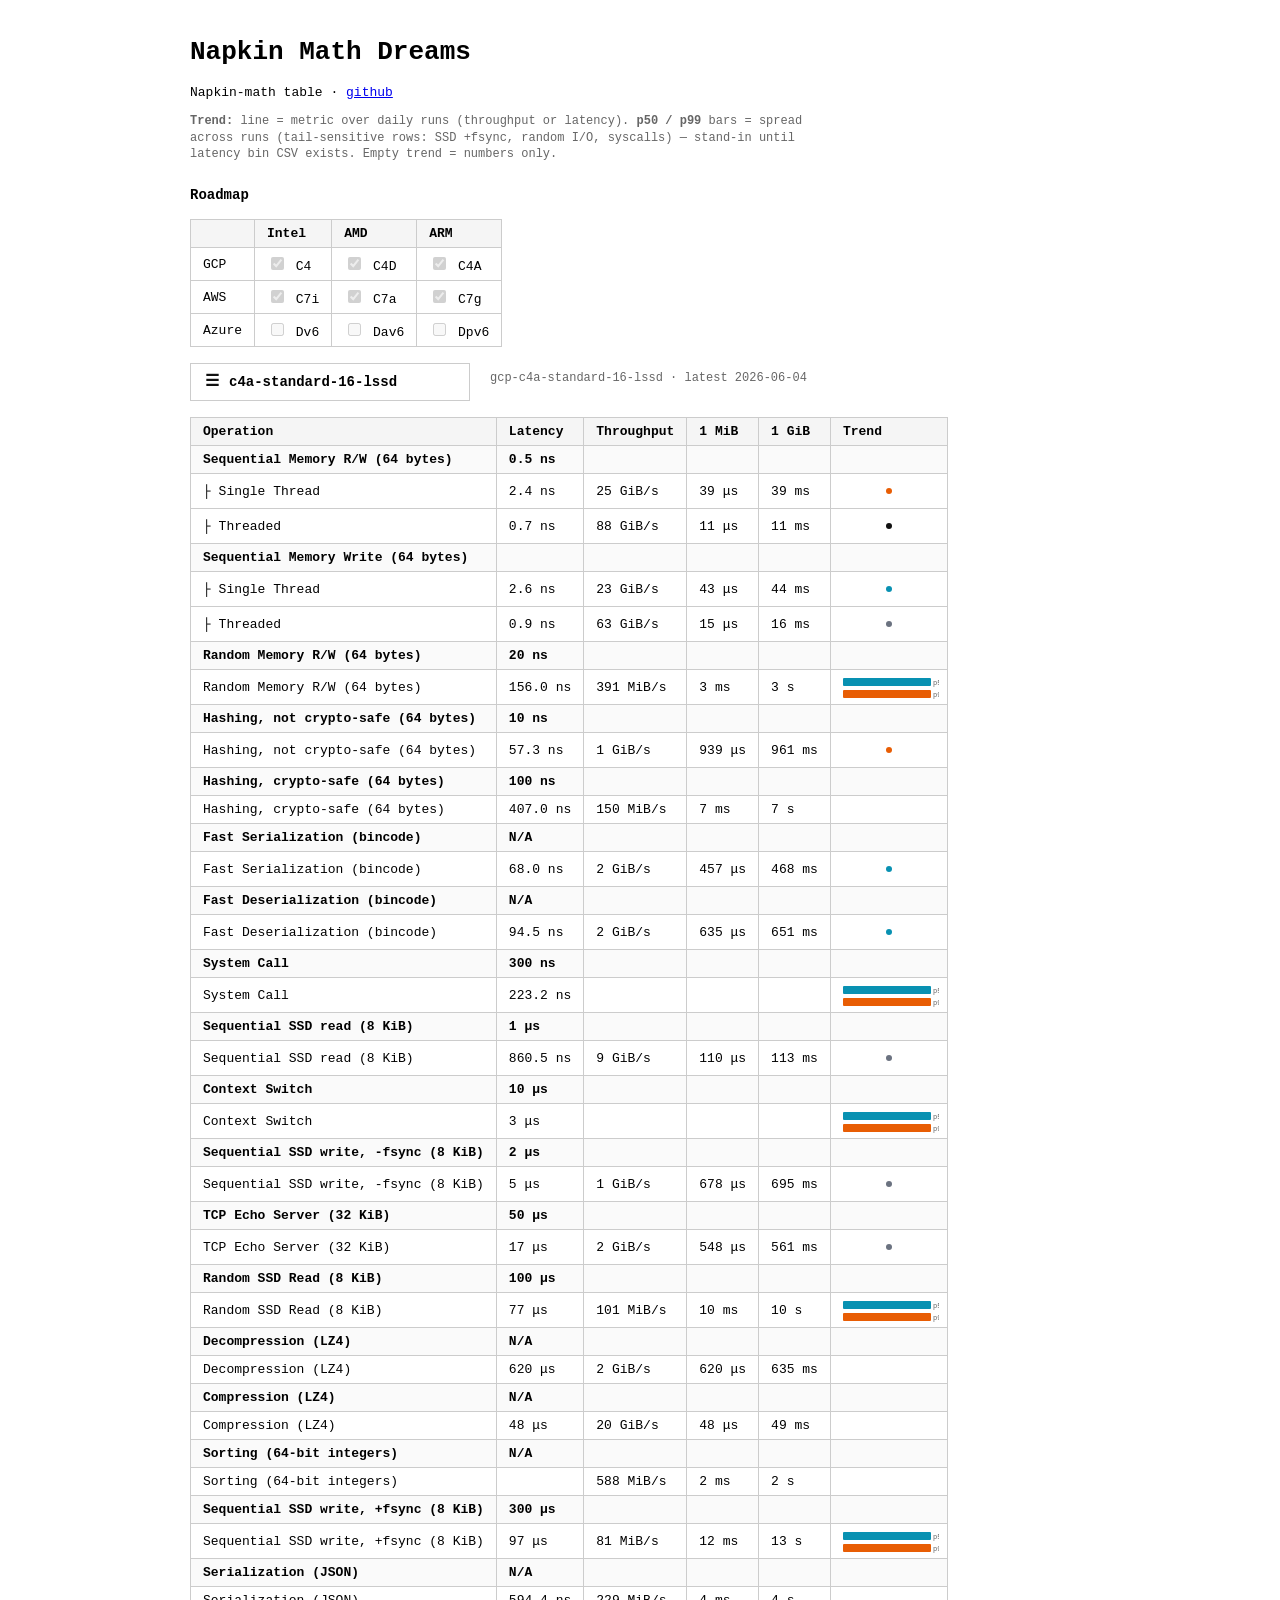
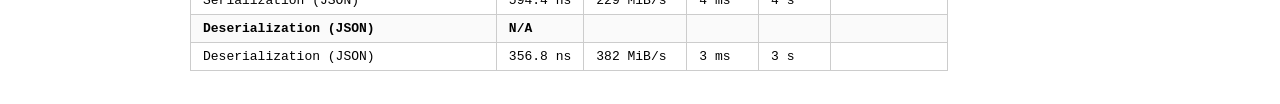
==== commit 188d57a5: "chore: 06-03 nightly" ====
--- a/dashboard.html
+++ b/dashboard.html
@@ -11,20 +11,113 @@
     th, td { border: 1px solid #ccc; padding: 6px 12px; text-align: left; }
     th { background: #f5f5f5; }
     td input { margin-right: 4px; }
+    .spark-cell { padding: 4px 8px; vertical-align: middle; }
+    .spark-mini { display: block; cursor: crosshair; }
+    #spark-popover {
+      position: fixed; z-index: 1000; pointer-events: none;
+      background: #fff; border: 1px solid #ccc; padding: 10px 12px;
+      box-shadow: 0 8px 24px rgba(0,0,0,0.12);
+      transform: scale(0.55); opacity: 0;
+      transition: transform 0.18s ease, opacity 0.15s ease;
+      transform-origin: top left;
+    }
+    #spark-popover.show { transform: scale(1); opacity: 1; }
+    #spark-popover .title { font-size: 13px; font-weight: 600; color: #111; margin-bottom: 8px; }
+    .machine-bar { margin: 16px 0 8px; display: flex; flex-wrap: wrap; align-items: flex-start; gap: 12px 20px; }
+    #machine-meta { font-size: 12px; color: #666; padding-top: 8px; }
+    .machine-picker { position: relative; }
+    .picker-trigger {
+      display: flex; align-items: center; gap: 10px;
+      font-family: inherit; font-size: 14px; font-weight: 600;
+      padding: 10px 14px; border: 1px solid #ccc; background: #fff;
+      cursor: pointer; min-width: 280px; text-align: left;
+    }
+    .picker-trigger:hover { border-color: #999; }
+    .picker-icon { color: #111; font-size: 16px; line-height: 1; }
+    .picker-menu {
+      position: absolute; z-index: 100; top: 100%; left: 50%;
+      transform: translateX(-50%);
+      margin-top: 6px;
+      background: #fff; border: 1px solid #ccc;
+      box-shadow: 0 6px 20px rgba(0,0,0,0.1);
+      padding: 16px 32px; min-width: 420px; width: max-content;
+    }
+    .picker-menu[hidden] { display: none; }
+    .picker-grid {
+      display: grid;
+      grid-template-columns: repeat(2, minmax(150px, 1fr));
+      column-gap: 72px;
+      row-gap: 6px;
+      width: 100%;
+    }
+    .picker-cell {
+      font-size: 14px; padding: 2px 0; border: none; background: none;
+      font-family: inherit; text-align: left; cursor: default;
+      color: #bbb;
+    }
+    .picker-cell.available { color: #888; cursor: pointer; }
+    .picker-cell.available:hover { color: #111; }
+    .picker-cell.active { color: #111; font-weight: 600; cursor: pointer; }
+    .picker-section { font-size: 11px; color: #999; margin: 12px 0 6px; }
+    .picker-section:first-child { margin-top: 0; }
+    .picker-list { display: flex; flex-direction: column; gap: 4px; }
+    .note { font-size: 12px; color: #666; max-width: 52em; line-height: 1.4; }
+    #bench-table .section-head td { background: #fafafa; font-weight: bold; }
+    .trend-cell { padding: 4px 8px; vertical-align: middle; }
+    .spark-mini, .pct-mini { display: block; cursor: crosshair; }
+    .pct-wrap { min-width: 100px; }
   </style>
 </head>
 <body>
   <h1>Napkin Math Dreams</h1>
+  <p>Napkin-math table · <a href="https://github.com/aatran14/napkin-math-dreams">github</a></p>
+  <p class="note"><strong>Trend:</strong> line = metric over daily runs (throughput or latency). <strong>p50 / p99</strong> bars = spread across runs (tail-sensitive rows: SSD +fsync, random I/O, syscalls) — stand-in until <code>latency</code> bin CSV exists. Empty trend = numbers only.</p>
 
   <h2>Roadmap</h2>
   <table>
     <tr><th></th><th>Intel</th><th>AMD</th><th>ARM</th></tr>
-    <tr><td>GCP</td><td><input type="checkbox" checked disabled> C4</td><td><input type="checkbox" disabled> C4D</td><td><input type="checkbox" disabled> C4A</td></tr>
-    <tr><td>AWS</td><td><input type="checkbox" disabled> C7i</td><td><input type="checkbox" disabled> C7a</td><td><input type="checkbox" disabled> C8g</td></tr>
+    <!-- Add/remove "checked" to update the roadmap -->
+    <tr><td>GCP</td><td><input type="checkbox" checked disabled> C4</td><td><input type="checkbox" checked disabled> C4D</td><td><input type="checkbox" checked disabled> C4A</td></tr>
+    <tr><td>AWS</td><td><input type="checkbox" checked disabled> C7i</td><td><input type="checkbox" checked disabled> C7a</td><td><input type="checkbox" checked disabled> C7g</td></tr>
     <tr><td>Azure</td><td><input type="checkbox" disabled> Dv6</td><td><input type="checkbox" disabled> Dav6</td><td><input type="checkbox" disabled> Dpv6</td></tr>
   </table>
 
-  <div id="charts"></div>
+  <div id="charts">
+    <div class="machine-bar">
+      <div class="machine-picker" id="machine-picker">
+        <button type="button" class="picker-trigger" id="picker-trigger" aria-haspopup="listbox" aria-expanded="false">
+          <span class="picker-icon" aria-hidden="true">☰</span>
+          <span class="picker-label" id="picker-label">Machine</span>
+        </button>
+        <div class="picker-menu" id="picker-menu" hidden>
+          <div class="picker-section" id="picker-gcp-heading">GCP</div>
+          <div id="picker-grid-gcp"></div>
+          <div class="picker-section" id="picker-aws-heading">AWS</div>
+          <div id="picker-grid-aws"></div>
+          <div class="picker-section" id="picker-other-heading" hidden>Other</div>
+          <div class="picker-list" id="picker-list-other"></div>
+        </div>
+      </div>
+      <span id="machine-meta"></span>
+    </div>
+    <table id="bench-table">
+      <thead>
+        <tr>
+          <th>Operation</th>
+          <th>Latency</th>
+          <th>Throughput</th>
+          <th>1 MiB</th>
+          <th>1 GiB</th>
+          <th>Trend</th>
+        </tr>
+      </thead>
+      <tbody id="bench-tbody"></tbody>
+    </table>
+  </div>
+  <div id="spark-popover" hidden>
+    <div class="title" id="spark-popover-title"></div>
+    <svg id="spark-popover-svg"></svg>
+  </div>
   <script src="dashboard.js"></script>
 </body>
 </html>
